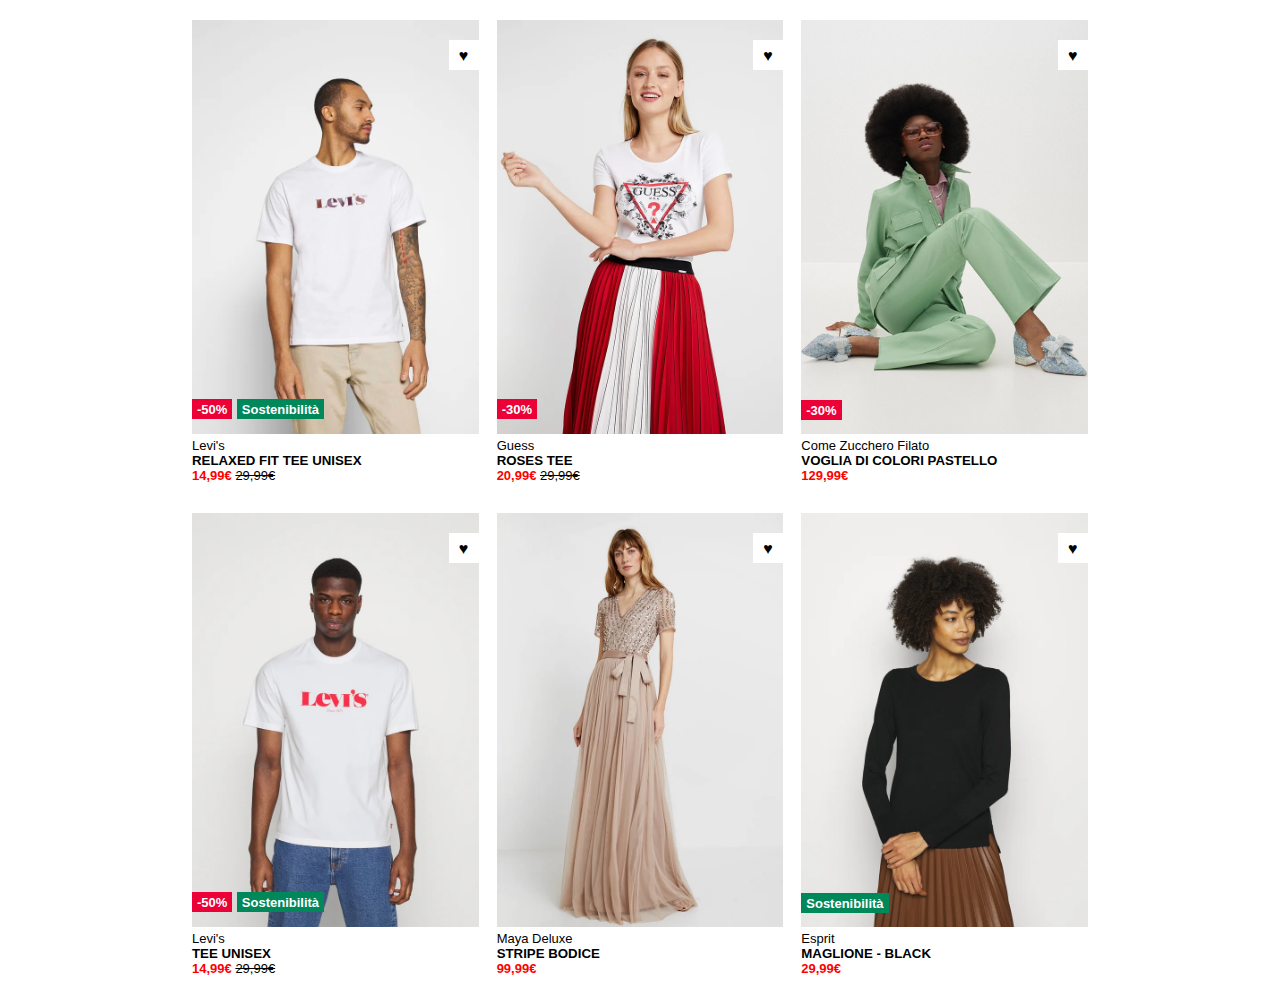
==== bonus/index.html @ 09bce8b3 "aggiunta cartella bonus" ====
<!DOCTYPE html>
<html lang="it">
<head>
    <meta charset="UTF-8">
    <meta http-equiv="X-UA-Compatible" content="IE=edge">
    <meta name="viewport" content="width=device-width, initial-scale=1.0">
    
    <title>Boolando</title>

    <link rel="shortcut icon" href="img/Zalando.png" type="image/x-icon">

    <link rel="stylesheet" href="css/style.css">

</head>
<body>
    
    <!-- Creazione container per centrare il tutto -->
    <article class="container">


        <!-- Prima scheda -->
        <div class="float float-l margin">

            <div class="product">

                <img src="img/1.webp" alt="maglietta-levis">
                <img class="sec-img" src="img/1b.webp" alt="maglietta-levis-2">

                <div class="heart">&hearts;</div>

                <div class="tags">

                    <span class="small-txt bold bg-red">-50%</span>
                    <span class="small-txt bold bg-green">Sostenibilità</span>

                </div>

            </div>

            <p class="small-txt">Levi's</p>

            <h5>RELAXED FIT TEE UNISEX</h5>

            <p class="small-txt">
                <span class="c-red">14,99&euro;</span>
                <span class="decoration-txt">29,99&euro;</span>
            </p>


        </div>

        <!-- Seconda scheda -->
        <div class="float float-l margin">

            <div class="product">

                <img src="img/2.webp" alt="maglietta-levis">
                <img class="sec-img" src="img/2b.webp" alt="maglietta-levis-2">

                <div class="heart">&hearts;</div>

                <div class="tags">

                    <span class="small-txt bold bg-red">-30%</span>

                </div>

            </div>

            <p class="small-txt">Guess</p>

            <h5>ROSES TEE</h5>

            <p class="small-txt">
                <span class="c-red">20,99&euro;</span>
                <span class="decoration-txt">29,99&euro;</span>
            </p>


        </div>

        <!-- Terza scheda -->
        <div class="float float-r margin">

            <div class="product">

                <img src="img/3.webp" alt="maglietta-levis">
                <img class="sec-img" src="img/3b.webp" alt="maglietta-levis-2">

                <div class="heart">&hearts;</div>

                <div class="tags">

                    <span class="small-txt bold bg-red">-30%</span>

                </div>

            </div>

            <p class="small-txt">Come Zucchero Filato</p>

            <h5>VOGLIA DI COLORI PASTELLO</h5>

            <p class="small-txt">
                <span class="c-red">129,99&euro;</span>
            </p>


        </div>

        <!-- Quarta scheda -->
        <div class="float float-l">

            <div class="product">

                <img src="img/4.webp" alt="maglietta-levis">
                <img class="sec-img" src="img/4b.webp" alt="maglietta-levis-2">

                <div class="heart">&hearts;</div>

                <div class="tags">

                    <span class="small-txt bold bg-red">-50%</span>
                    <span class="small-txt bold bg-green">Sostenibilità</span>

                </div>

            </div>

            <p class="small-txt">Levi's</p>

            <h5>TEE UNISEX</h5>

            <p class="small-txt">
                <span class="c-red">14,99&euro;</span>
                <span class="decoration-txt">29,99&euro;</span>
            </p>


        </div>

        <!-- Quinta scheda -->
        <div class="float float-l">

            <div class="product">

                <img src="img/5.webp" alt="maglietta-levis">
                <img class="sec-img" src="img/5b.webp" alt="maglietta-levis-2">

                <div class="heart">&hearts;</div>

            </div>

            <p class="small-txt">Maya Deluxe</p>

            <h5>STRIPE BODICE</h5>

            <p class="small-txt">
                <span class="c-red">99,99&euro;</span>
            </p>


        </div>

        <!-- Sesta scheda -->
        <div class="float float-r">

            <div class="product">

                <img src="img/6.webp" alt="maglietta-levis">
                <img class="sec-img" src="img/6b.webp" alt="maglietta-levis-2">

                <div class="heart">&hearts;</div>

                <div class="tags">

                    <span class="small-txt bold bg-green">Sostenibilità</span>

                </div>

            </div>

            <p class="small-txt">Esprit</p>

            <h5>MAGLIONE - BLACK</h5>

            <p class="small-txt">
                <span class="c-red">29,99&euro;</span>
            </p>


        </div>



    </article>




</body>
</html>
---- bonus/css/style.css ----
/* Regole css selettore universale */
* {
    margin: 0;
    padding: 0;
    box-sizing: border-box;
    font-family: Arial;
}

/* Regola css per non far collassare il div */
.container::after {
    content: "";
    clear: both;
    display: table;
}

/* Regole css colorazione e formattazione generale testi */
.c-red {
    color: red;
    font-weight: bold;
}

.bold {
    font-weight: bold;
}

.decoration-txt {
    text-decoration: line-through;
}

.small-txt {
    font-size: 13px;
}

/* Regole css container schede flottate */
.container {
    width: 70%;
    margin: 20px auto;
}

.float {
    width: 32%;
}

.float-l {
    float: left;
    margin-right: 2%;
}

.float-r {
    float: right;
}

article img {
    width: 100%;
}

div.product {
    position: relative;
}

.margin {
  margin-bottom: 30px;  
}

/* Regole css per il cuore dei preferiti */
div.heart {
    position: absolute;
    top: 20px;
    right: 0;
    padding: 10px;
    background-color: white;
    width: 30px;
    height: 30px;
    line-height: 12px;
}

.product:hover .heart {
    color: red;
}

/* fine regole */

/* Regole css per i tag di ogni immagine */
.tags {
    position: absolute;
    left: 0;
    bottom: 20px;
}

.bg-red {
    padding: 2.5px 5px;
    background-color: #eb0037;
    color: white;
}

.bg-green {
    padding: 2.5px 5px;
    background-color: #00875a;
    color: white;
}

/* fine regole */

/* Regole css per mostrare seconda immagine */
.sec-img {
    visibility: hidden;
    position: absolute;
    left: 0;
    top: 0;
}

.product:hover .sec-img{
    visibility: visible;
}

/* fine regole */
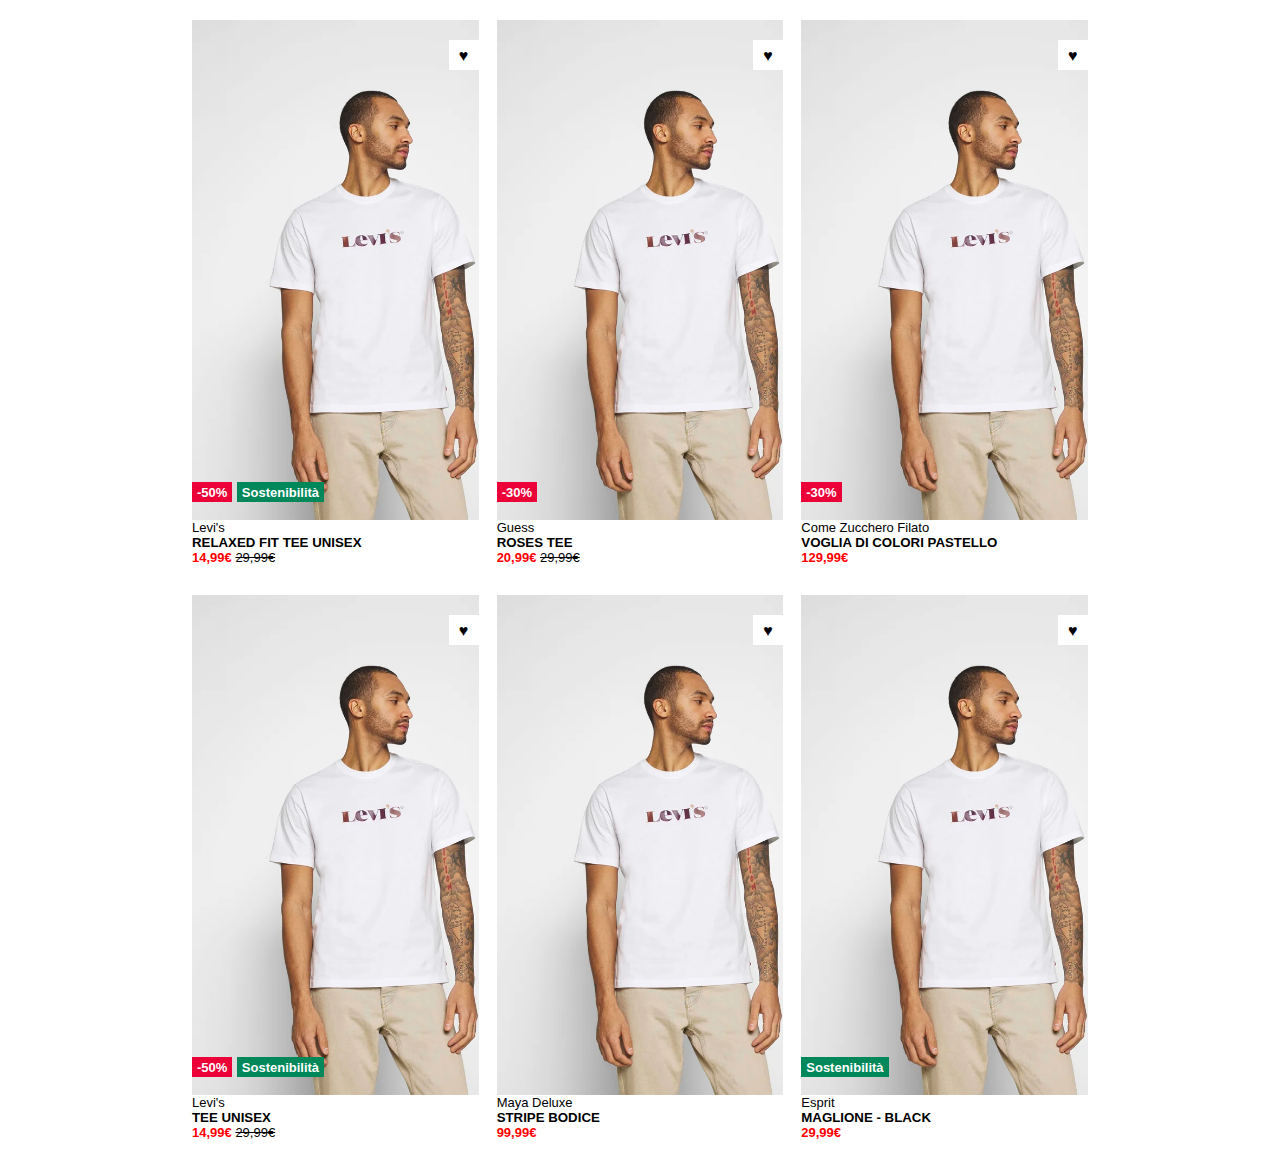
==== commit f5052b20: "alcune prove" ====
--- a/bonus/index.html
+++ b/bonus/index.html
@@ -23,8 +23,8 @@
 
             <div class="product">
 
-                <img src="img/1.webp" alt="maglietta-levis">
-                <img class="sec-img" src="img/1b.webp" alt="maglietta-levis-2">
+                <div class="img"></div>
+                <div class="sec-img"></div>
 
                 <div class="heart">&hearts;</div>
 
@@ -54,8 +54,8 @@
 
             <div class="product">
 
-                <img src="img/2.webp" alt="maglietta-levis">
-                <img class="sec-img" src="img/2b.webp" alt="maglietta-levis-2">
+                <div class="img"></div>
+                <div class="sec-img"></div>
 
                 <div class="heart">&hearts;</div>
 
@@ -84,8 +84,8 @@
 
             <div class="product">
 
-                <img src="img/3.webp" alt="maglietta-levis">
-                <img class="sec-img" src="img/3b.webp" alt="maglietta-levis-2">
+                <div class="img"></div>
+                <div class="sec-img"></div>
 
                 <div class="heart">&hearts;</div>
 
@@ -113,8 +113,8 @@
 
             <div class="product">
 
-                <img src="img/4.webp" alt="maglietta-levis">
-                <img class="sec-img" src="img/4b.webp" alt="maglietta-levis-2">
+                <div class="img"></div>
+                <div class="sec-img"></div>
 
                 <div class="heart">&hearts;</div>
 
@@ -144,8 +144,8 @@
 
             <div class="product">
 
-                <img src="img/5.webp" alt="maglietta-levis">
-                <img class="sec-img" src="img/5b.webp" alt="maglietta-levis-2">
+                <div class="img"></div>
+                <div class="sec-img"></div>
 
                 <div class="heart">&hearts;</div>
 
@@ -167,8 +167,8 @@
 
             <div class="product">
 
-                <img src="img/6.webp" alt="maglietta-levis">
-                <img class="sec-img" src="img/6b.webp" alt="maglietta-levis-2">
+                <div class="img"></div>
+                <div class="sec-img"></div>
 
                 <div class="heart">&hearts;</div>
 
--- a/bonus/css/style.css
+++ b/bonus/css/style.css
@@ -50,8 +50,10 @@
     float: right;
 }
 
-article img {
-    width: 100%;
+.img {
+    background-image: url(../img/1.webp);
+    height: 500px;
+    background-size: cover;
 }
 
 div.product {
@@ -111,6 +113,9 @@
 
 .product:hover .sec-img{
     visibility: visible;
+    background-image: url(../img/1b.webp);
+    height: 500px;
+    background-size: cover;
 }
 
 /* fine regole */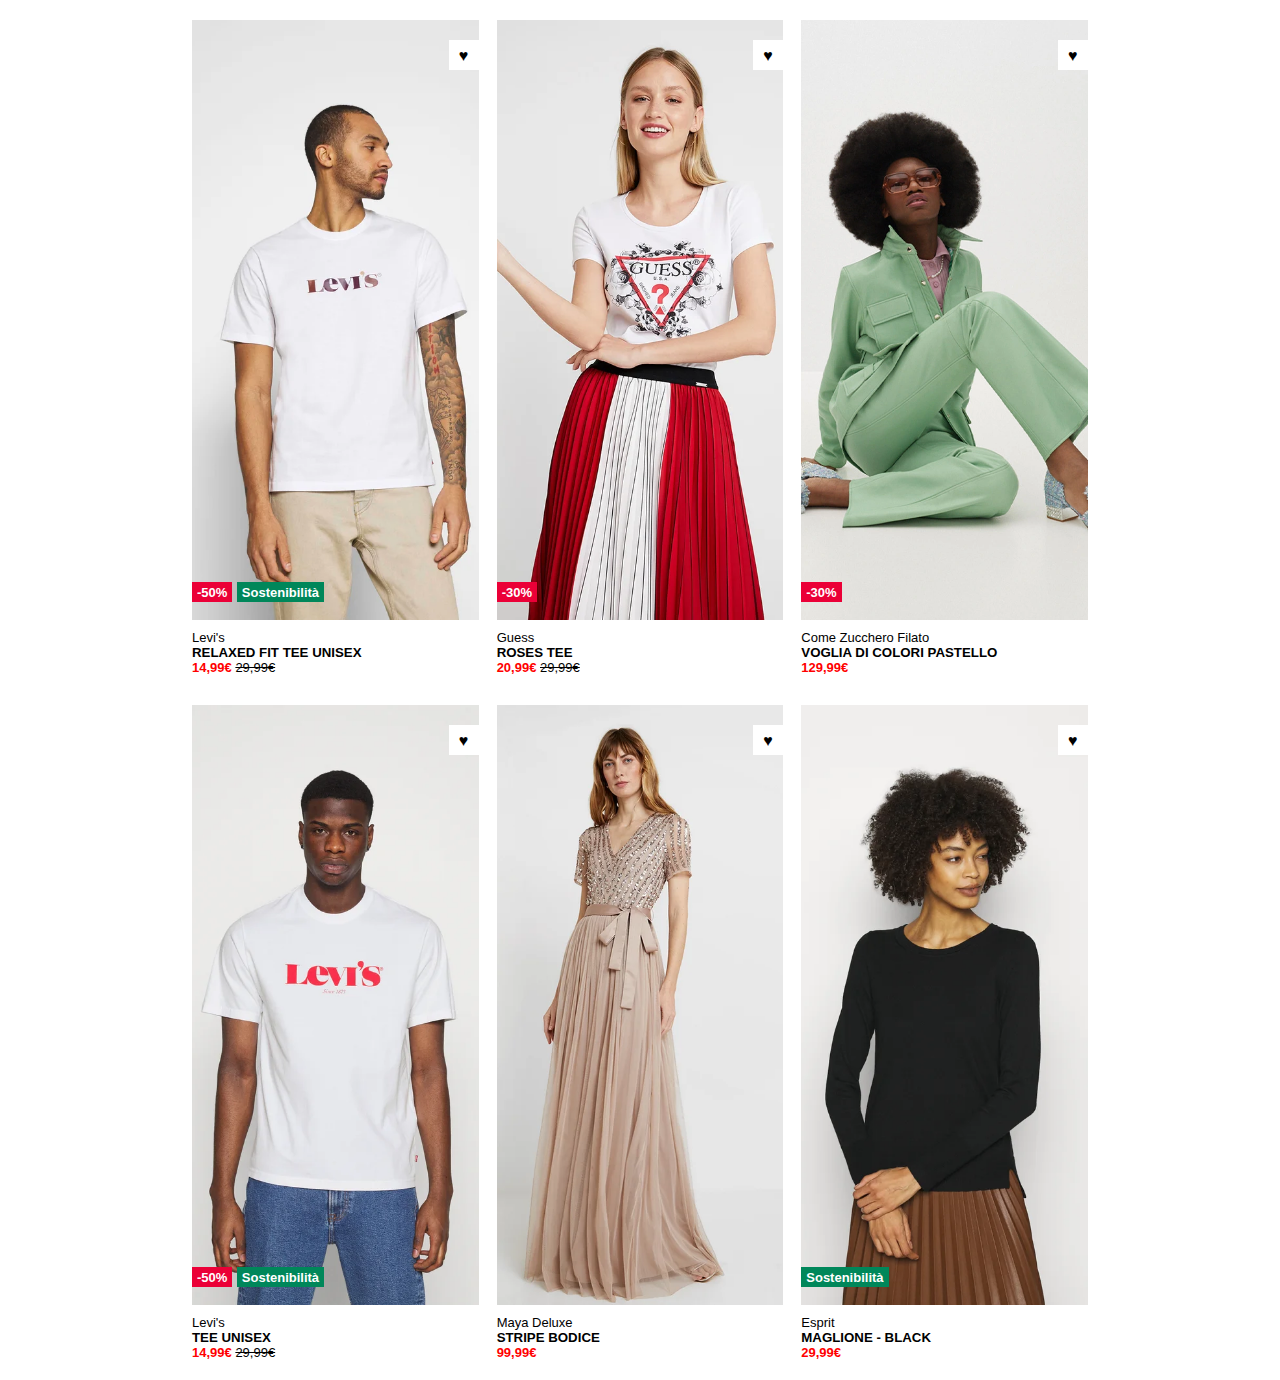
==== commit d29c291f: "ultimato esercizio bonus con background" ====
--- a/bonus/index.html
+++ b/bonus/index.html
@@ -15,7 +15,7 @@
 <body>
     
     <!-- Creazione container per centrare il tutto -->
-    <article class="container">
+    <article class="container clearfix">
 
 
         <!-- Prima scheda -->
@@ -23,8 +23,8 @@
 
             <div class="product">
 
-                <div class="img"></div>
-                <div class="sec-img"></div>
+                <div class="img1 sec-img1"></div>
+                
 
                 <div class="heart">&hearts;</div>
 
@@ -54,8 +54,7 @@
 
             <div class="product">
 
-                <div class="img"></div>
-                <div class="sec-img"></div>
+                <div class="img2 sec-img2"></div>
 
                 <div class="heart">&hearts;</div>
 
@@ -84,8 +83,7 @@
 
             <div class="product">
 
-                <div class="img"></div>
-                <div class="sec-img"></div>
+                <div class="img3 sec-img3"></div>
 
                 <div class="heart">&hearts;</div>
 
@@ -113,8 +111,7 @@
 
             <div class="product">
 
-                <div class="img"></div>
-                <div class="sec-img"></div>
+                <div class="img4 sec-img4"></div>
 
                 <div class="heart">&hearts;</div>
 
@@ -144,8 +141,7 @@
 
             <div class="product">
 
-                <div class="img"></div>
-                <div class="sec-img"></div>
+                <div class="img5 sec-img5 "></div>
 
                 <div class="heart">&hearts;</div>
 
@@ -167,8 +163,7 @@
 
             <div class="product">
 
-                <div class="img"></div>
-                <div class="sec-img"></div>
+                <div class="img6 sec-img6"></div>
 
                 <div class="heart">&hearts;</div>
 
--- a/bonus/css/style.css
+++ b/bonus/css/style.css
@@ -7,7 +7,7 @@
 }
 
 /* Regola css per non far collassare il div */
-.container::after {
+.clearfix::after {
     content: "";
     clear: both;
     display: table;
@@ -50,14 +50,9 @@
     float: right;
 }
 
-.img {
-    background-image: url(../img/1.webp);
-    height: 500px;
-    background-size: cover;
-}
-
 div.product {
     position: relative;
+    margin-bottom: 10px;
 }
 
 .margin {
@@ -80,8 +75,6 @@
     color: red;
 }
 
-/* fine regole */
-
 /* Regole css per i tag di ogni immagine */
 .tags {
     position: absolute;
@@ -101,21 +94,87 @@
     color: white;
 }
 
-/* fine regole */
-
-/* Regole css per mostrare seconda immagine */
-.sec-img {
-    visibility: hidden;
-    position: absolute;
-    left: 0;
-    top: 0;
+/* Regole css immagni */
+.img1 {
+    height: 600px;
+    background-size: cover;
+    background-position: center;
+    background-image: url(../img/1.webp);
 }
 
-.product:hover .sec-img{
-    visibility: visible;
+.sec-img1:hover {
+    height: 600px;
+    background-size: cover;
+    background-position: center;
     background-image: url(../img/1b.webp);
-    height: 500px;
+}  
+
+.img2 {
+    height: 600px;
     background-size: cover;
+    background-position: center;
+    background-image: url(../img/2.webp);
 }
 
-/* fine regole */+.sec-img2:hover {
+    height: 600px;
+    background-size: cover;
+    background-position: center;
+    background-image: url(../img/2b.webp);
+}  
+
+.img3 {
+    height: 600px;
+    background-size: cover;
+    background-position: center;
+    background-image: url(../img/3.webp);
+}
+
+.sec-img3:hover {
+    height: 600px;
+    background-size: cover;
+    background-position: center;
+    background-image: url(../img/3b.webp);
+}  
+
+.img4{
+    height: 600px;
+    background-size: cover;
+    background-position: center;
+    background-image: url(../img/4.webp);
+}
+
+.sec-img4:hover {
+    height: 600px;
+    background-size: cover;
+    background-position: center;
+    background-image: url(../img/4b.webp);
+}  
+
+.img5 {
+    height: 600px;
+    background-size: cover;
+    background-position: center;
+    background-image: url(../img/5.webp);
+}
+
+.sec-img5:hover {
+    height: 600px;
+    background-size: cover;
+    background-position: center;
+    background-image: url(../img/5b.webp);
+}  
+
+.img6 {
+    height: 600px;
+    background-size: cover;
+    background-position: center;
+    background-image: url(../img/6.webp);
+}
+
+.sec-img6:hover {
+    height: 600px;
+    background-size: cover;
+    background-position: center;
+    background-image: url(../img/6b.webp);
+}  